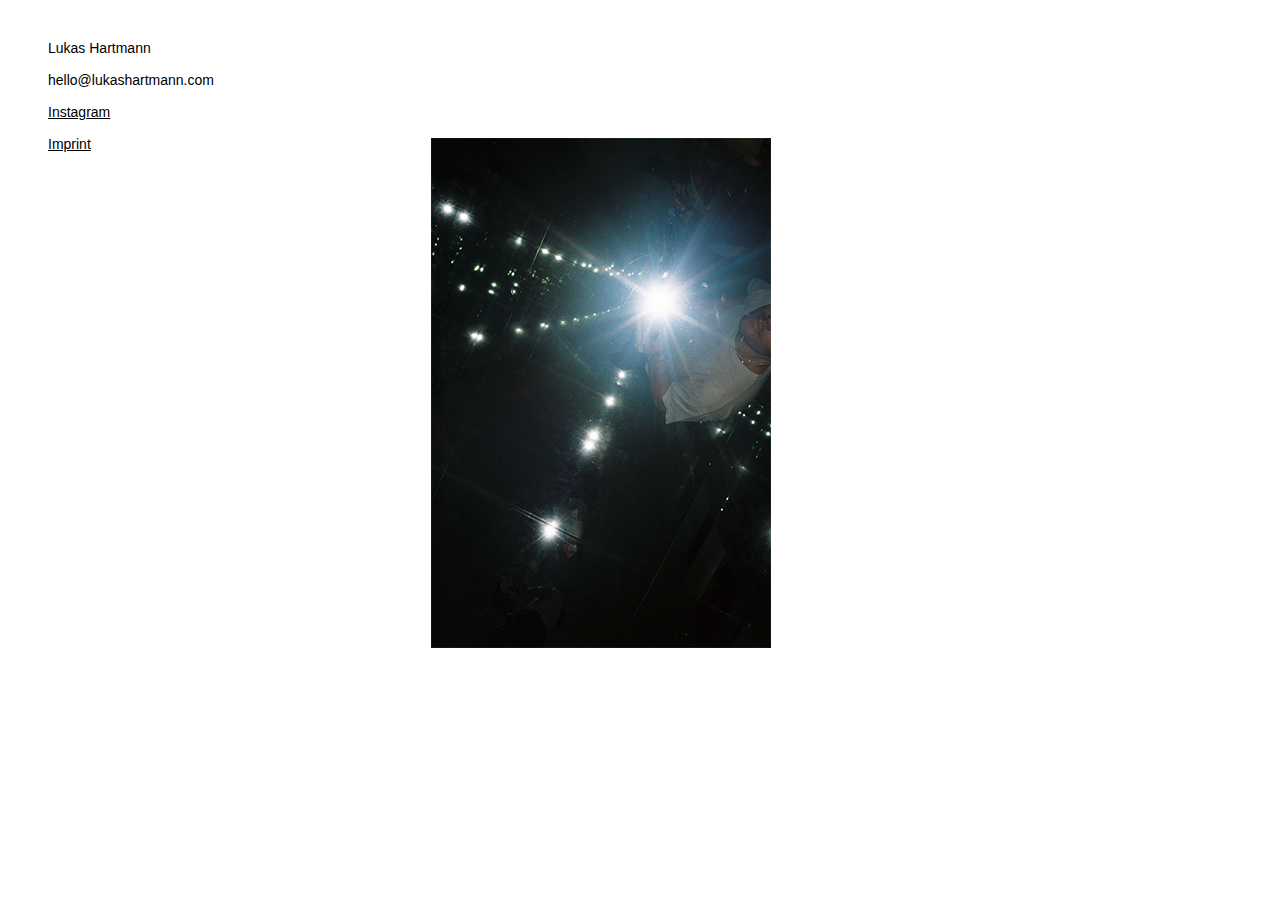
==== index.html @ ac62dd3a "Update gallery and lots of fixes" ====
<!DOCTYPE html>
<html>

<head>
    <meta name="viewport" content="width=device-width, initial-scale=1" charset="utf-8">
    <title>Lukas Hartmann</title>
    <link rel="shortcut icon" type="image/png" href="favicon/favicon.png"/>
    <link rel="stylesheet" href="styles.css">  
</head>

<body>
    <div id="game-container">
        <img id="random-image" src="images/image3.png" alt="Random Image">
    </div>


    <div id="text">

    <a id="infobutton" onclick="toggleInfo()">Lukas Hartmann</a>
    
    <br><br>
    
    <div class="link">
        <a href="mailto:hello@lukashartmann.com" class="text1">hello@lukashartmann.com</a>
    </div>
        
    <div id="info" style="display:none">
        <br>
        KORG Germany GmbH | Hardware Developer <br>
        Technische Universität Berlin | MSc Audiocommunication & Technology <br>
        Trinity College Dublin | BSc Physics
	</div>

    <br>

    <div class="ulink">
        <a href="https://www.instagram.com/fio__nn/">Instagram</a>
    </div>

    <br>

    <div class="ulink">
        <a href="imprint.html">Imprint</a>
    </div>

</div>

    <script src="scripts.js"></script>
</body>

</html>
---- styles.css ----
body {
  text-align: left;
  font-size: 14px;
  font-family: "Helvetica Neue", Helvetica, Arial, sans-serif;
  font-weight: 500;
}

#game-container {
  position: absolute;
}

#random-image {
  position: absolute; /* Ensure the image is behind the text */
  cursor: pointer;
  display: none; /* Initially hide the image */
  z-index: 1; /* Ensure the image is behind the text */
  width: 340px; /* 340 x 510 */
  height: 510px;
}

#text {
  margin: 40px;
}

a,
.link a,
.ulink a {
  color: black;
  text-decoration: none;
  position: relative;
  z-index: 2; /* Ensure the text is on top of the image */
}

.ulink a {  text-decoration: underline;
}

.ulink a:hover {text-decoration: none;
}

#infobutton {
  cursor: pointer;
  position: relative; /* Set position to allow z-index */
  z-index: 2; /* Ensure the text is on top of the image */
}

#info {
  display: none;
  position: relative; /* Set position to allow z-index */
  z-index: 2; /* Ensure the text is on top of the image */
}

#statement {
  margin: 40px;
}
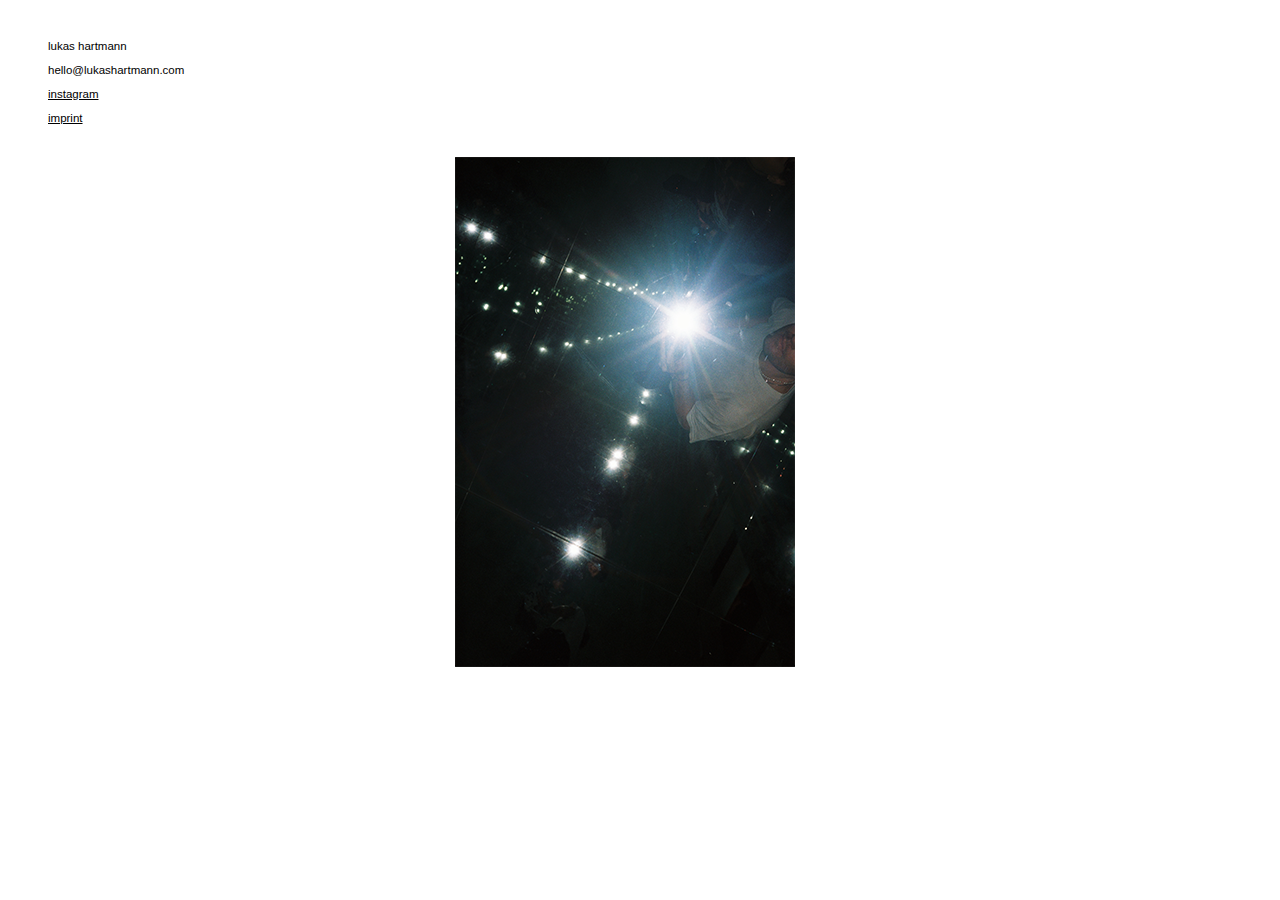
==== commit 49a2945c: "Updated font and size" ====
--- a/index.html
+++ b/index.html
@@ -3,7 +3,7 @@
 
 <head>
     <meta name="viewport" content="width=device-width, initial-scale=1" charset="utf-8">
-    <title>Lukas Hartmann</title>
+    <title>lukas hartmann</title>
     <link rel="shortcut icon" type="image/png" href="favicon/favicon.png"/>
     <link rel="stylesheet" href="styles.css">  
 </head>
@@ -16,7 +16,7 @@
 
     <div id="text">
 
-    <a id="infobutton" onclick="toggleInfo()">Lukas Hartmann</a>
+    <a id="infobutton" onclick="toggleInfo()">lukas hartmann</a>
     
     <br><br>
     
@@ -34,13 +34,13 @@
     <br>
 
     <div class="ulink">
-        <a href="https://www.instagram.com/fio__nn/">Instagram</a>
+        <a href="https://www.instagram.com/fio__nn/">instagram</a>
     </div>
 
     <br>
 
     <div class="ulink">
-        <a href="imprint.html">Imprint</a>
+        <a href="imprint.html">imprint</a>
     </div>
 
 </div>
--- a/styles.css
+++ b/styles.css
@@ -1,8 +1,8 @@
 body {
   text-align: left;
-  font-size: 14px;
-  font-family: "Helvetica Neue", Helvetica, Arial, sans-serif;
-  font-weight: 500;
+  font-size: 11.5px;
+  font-family: "Helvetica", Helvetica, Arial, sans-serif;
+  font-weight: 510;
 }
 
 #game-container {
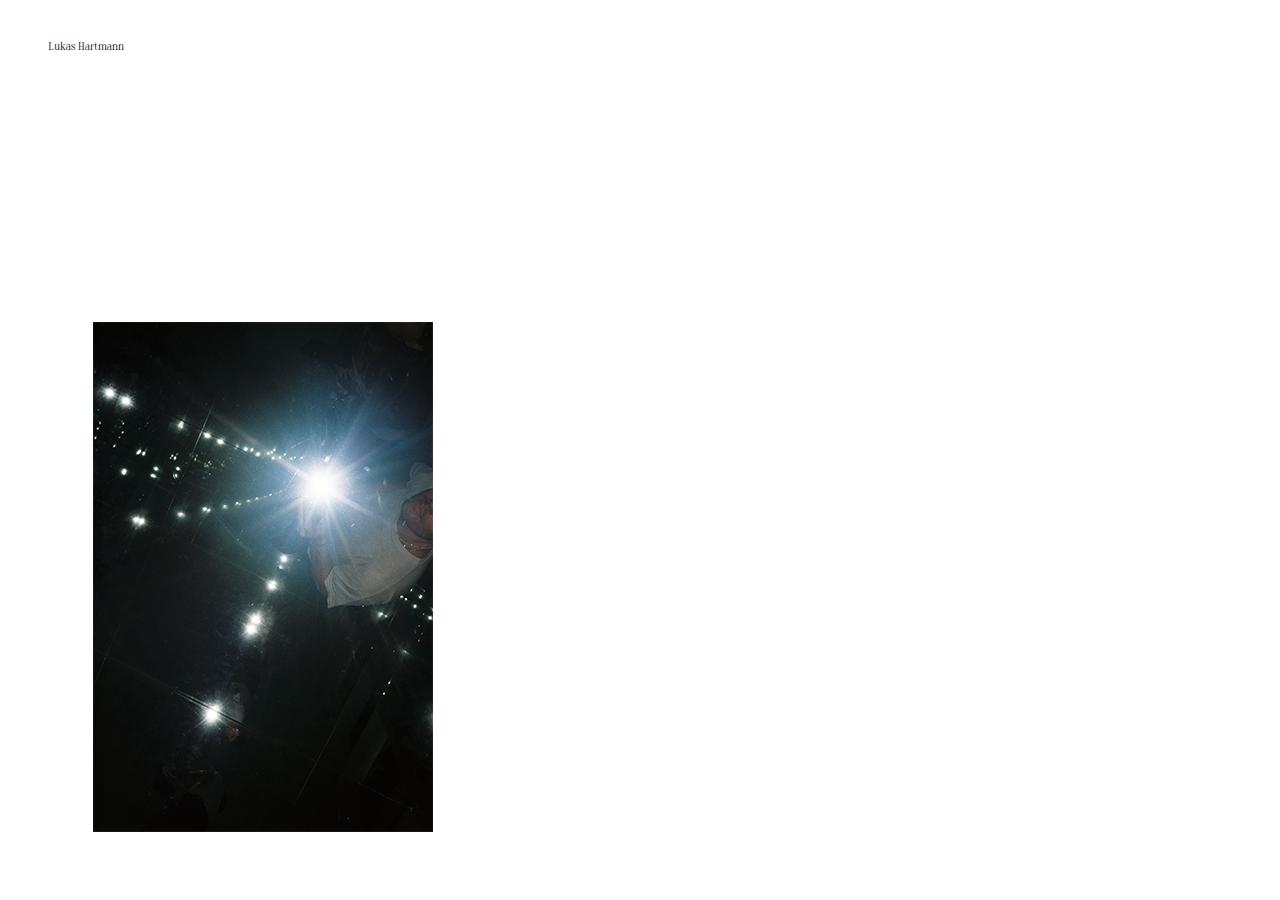
==== commit adb5dd6e: "Fixed text formatting" ====
--- a/index.html
+++ b/index.html
@@ -9,42 +9,29 @@
 </head>
 
 <body>
+
     <div id="game-container">
-        <img id="random-image" src="images/image3.png" alt="Random Image">
+        <img id="random-image" src="images/image3.png" class="custom-cursor" alt="Random Image">
     </div>
-
-
     <div id="text">
-
-    <a id="infobutton" onclick="toggleInfo()">lukas hartmann</a>
-    
-    <br><br>
-    
-    <div class="link">
-        <a href="mailto:hello@lukashartmann.com" class="text1">hello@lukashartmann.com</a>
-    </div>
-        
-    <div id="info" style="display:none">
-        <br>
-        KORG Germany GmbH | Hardware Developer <br>
-        Technische Universität Berlin | MSc Audiocommunication & Technology <br>
-        Trinity College Dublin | BSc Physics
-	</div>
-
-    <br>
-
-    <div class="ulink">
-        <a href="https://www.instagram.com/fio__nn/">instagram</a>
-    </div>
-
-    <br>
-
-    <div class="ulink">
-        <a href="imprint.html">imprint</a>
-    </div>
-
+        <a id="infobutton" onclick="toggleInfo()">Lukas Hartmann</a>
+        <br><br>     
+        <div id="info" style="display:none">
+            Hardware design <br>
+            Based in Berlin
+            <br><br>
+            KORG Germany GmbH | Hardware Developer <br>
+            Technische Universität Berlin | MSc Audiocommunication <br>
+            Trinity College Dublin | BSc Physics
+            <br><br>
+                <div class="link">
+                <a href="mailto:hello@lukashartmann.com" class="text">Contact</a> <br> 
+                <a href="https://www.instagram.com/fio__nn/">Instagram</a>
+                <br><br>    
+                <a href="imprint.html">Imprint</a>
+            </div>
+	    </div>
 </div>
-
     <script src="scripts.js"></script>
 </body>
 
--- a/styles.css
+++ b/styles.css
@@ -1,17 +1,19 @@
+@font-face {
+  font-family: 'baptiste-regular'; /* Define a name for your custom font */
+  src: url('fonts/Baptiste-Regular.otf') format('opentype'), 
+  /* can add additional fallback font formats here if needed */
+}
+
 body {
   text-align: left;
-  font-size: 11.5px;
-  font-family: "Helvetica", Helvetica, Arial, sans-serif;
-  font-weight: 510;
-}
-
-#game-container {
-  position: absolute;
+  font-size: 11px;
+  font-family: "baptiste-regular", Helvetica, Arial, sans-serif;
+  font-weight: 400;
 }
 
 #random-image {
   position: absolute; /* Ensure the image is behind the text */
-  cursor: pointer;
+  cursor: url('favicon/favicon.png'), auto;
   display: none; /* Initially hide the image */
   z-index: 1; /* Ensure the image is behind the text */
   width: 340px; /* 340 x 510 */
@@ -22,33 +24,33 @@
   margin: 40px;
 }
 
-a,
-.link a,
-.ulink a {
+#infobutton {
+  cursor: pointer;
+  position: relative; /* Set position to allow z-index */
+  z-index: 2; /* Ensure the text is on top of the image */
+}
+
+#infobutton:hover {
+  color: rgb(95, 203, 115); /* Text color on hover */
+}
+
+a, .link a{
   color: black;
   text-decoration: none;
   position: relative;
   z-index: 2; /* Ensure the text is on top of the image */
 }
 
-.ulink a {  text-decoration: underline;
-}
-
-.ulink a:hover {text-decoration: none;
-}
-
-#infobutton {
-  cursor: pointer;
-  position: relative; /* Set position to allow z-index */
-  z-index: 2; /* Ensure the text is on top of the image */
+.link a:hover {text-decoration: none;
+  text-decoration: underline;
 }
 
 #info {
-  display: none;
   position: relative; /* Set position to allow z-index */
   z-index: 2; /* Ensure the text is on top of the image */
 }
 
 #statement {
   margin: 40px;
-}+}
+
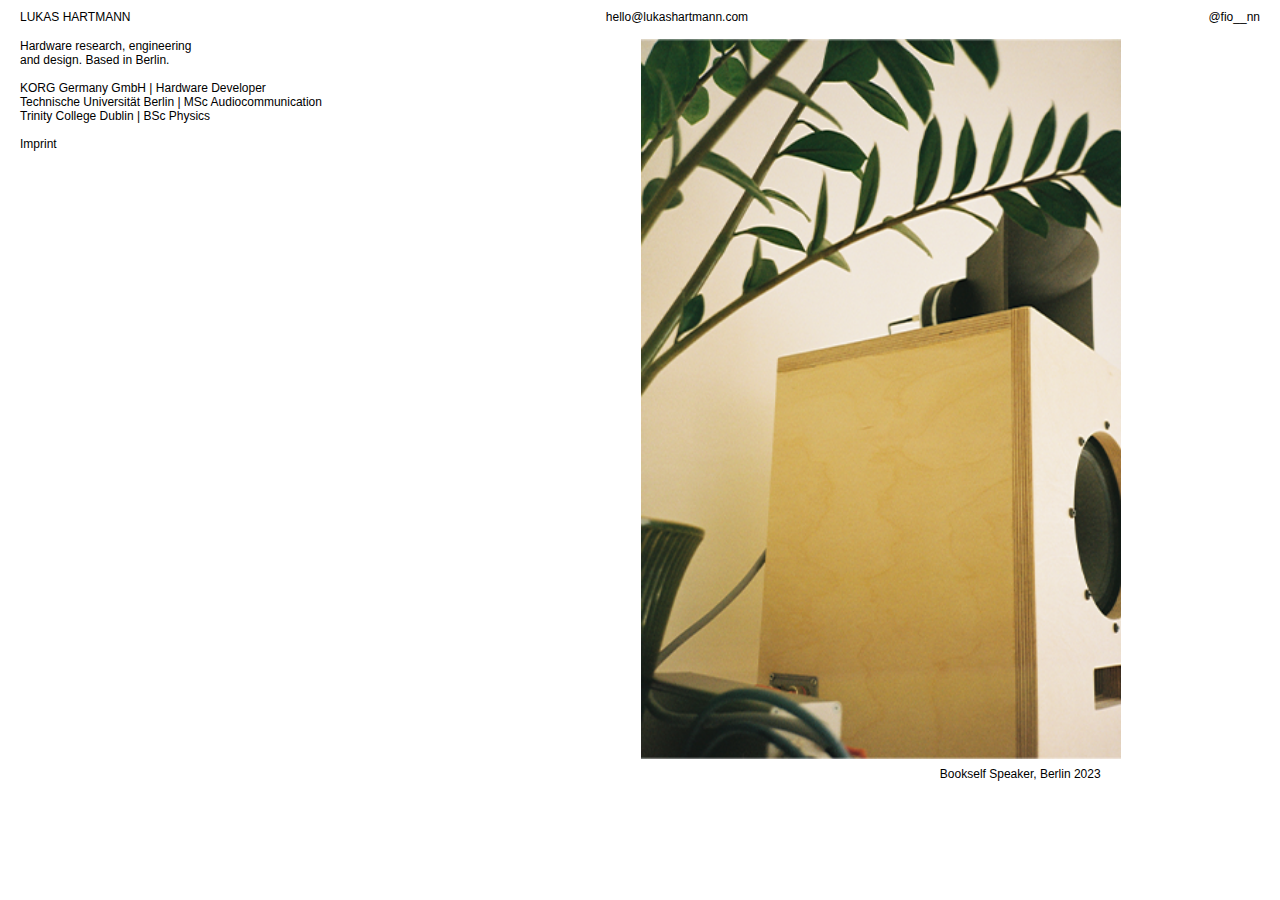
==== commit 295ca367: "Replaced with web2.0" ====
--- a/index.html
+++ b/index.html
@@ -3,36 +3,46 @@
 
 <head>
     <meta name="viewport" content="width=device-width, initial-scale=1" charset="utf-8">
-    <title>lukas hartmann</title>
+    <title>Lukas Hartmann</title>
     <link rel="shortcut icon" type="image/png" href="favicon/favicon.png"/>
-    <link rel="stylesheet" href="styles.css">  
+    <link rel="stylesheet" href="styles.css">
 </head>
 
 <body>
+    <div class="header">
+        <div class="header1">
+            LUKAS HARTMANN
+        </div> 
+        <div class="header2">
+            <a href="mailto:hello@lukashartmann.com" class="text">hello@lukashartmann.com</a>
+        </div>
+        <div class="header3">
+            <a href="https://www.instagram.com/fio__nn/">@fio__nn</a>
+        </div>
+    </div>
 
-    <div id="game-container">
-        <img id="random-image" src="images/image3.png" class="custom-cursor" alt="Random Image">
-    </div>
-    <div id="text">
-        <a id="infobutton" onclick="toggleInfo()">Lukas Hartmann</a>
-        <br><br>     
-        <div id="info" style="display:none">
-            Hardware design <br>
-            Based in Berlin
+    <div class="flex-container">
+
+        <div class="flex-info">
+            Hardware research, engineering<br> and design. Based in Berlin.    
             <br><br>
             KORG Germany GmbH | Hardware Developer <br>
             Technische Universität Berlin | MSc Audiocommunication <br>
             Trinity College Dublin | BSc Physics
             <br><br>
-                <div class="link">
-                <a href="mailto:hello@lukashartmann.com" class="text">Contact</a> <br> 
-                <a href="https://www.instagram.com/fio__nn/">Instagram</a>
-                <br><br>    
-                <a href="imprint.html">Imprint</a>
+            <a href="imprint.html">Imprint</a>
+        </div>
+
+        <div class="flex-gallery">
+            <img id="image" src="images/image1.png" alt="Your Image" onclick="changeImage() ">
+            <div id="label">
+                Bookself Speaker, Berlin 2023
             </div>
-	    </div>
-</div>
+        </div> 
+    </div>
+    
     <script src="scripts.js"></script>
+
 </body>
 
 </html>
--- a/styles.css
+++ b/styles.css
@@ -6,51 +6,98 @@
 
 body {
   text-align: left;
-  font-size: 11px;
-  font-family: "baptiste-regular", Helvetica, Arial, sans-serif;
+  font-size: 12px;
+  font-family: Helvetica, Arial, sans-serif;
   font-weight: 400;
+  margin: 5px 0px 0px 0px;
+  padding: 0;  
 }
 
-#random-image {
-  position: absolute; /* Ensure the image is behind the text */
-  cursor: url('favicon/favicon.png'), auto;
-  display: none; /* Initially hide the image */
-  z-index: 1; /* Ensure the image is behind the text */
-  width: 340px; /* 340 x 510 */
-  height: 510px;
+.header {
+  display: flex;
+  flex-wrap: wrap;
+  justify-content: space-between;
 }
 
-#text {
-  margin: 40px;
+.header1 {
+  padding-top: 5px;
+  padding-left: 20px;
+  padding-right: 35px;
+
 }
 
-#infobutton {
-  cursor: pointer;
-  position: relative; /* Set position to allow z-index */
-  z-index: 2; /* Ensure the text is on top of the image */
+.header1i {
+  padding-top: 5px;
+  padding-left: 20px;
+  padding-right: 35px;
+
 }
 
-#infobutton:hover {
-  color: rgb(95, 203, 115); /* Text color on hover */
+.header2 {
+  padding-top: 5px;
+  padding-left: 35px;
+  padding-right: 20px;
 }
 
-a, .link a{
+.header3 {
+  padding-top: 5px;
+  padding-left: 35px;
+  padding-right: 20px;
+}
+
+a, .link {
   color: black;
   text-decoration: none;
   position: relative;
   z-index: 2; /* Ensure the text is on top of the image */
 }
 
-.link a:hover {text-decoration: none;
-  text-decoration: underline;
+.link a:hover {
+  text-decoration: none;
 }
 
 #info {
-  position: relative; /* Set position to allow z-index */
-  z-index: 2; /* Ensure the text is on top of the image */
+  padding: 40px 20px;
 }
 
-#statement {
-  margin: 40px;
+.flex-container {
+  display: flex;
+  padding-top: 15px;
+  justify-content: space-between;
+  flex-wrap: wrap-reverse;
 }
 
+.flex-info {
+  margin-right: auto;
+  padding-left: 20px;
+}
+
+.flex-gallery {
+  margin-left: auto;
+  margin-right: auto;
+  width: 480px;
+  flex-shrink: 1;
+}
+
+#image {
+  width: 100%;
+  height: auto;
+}
+
+#image:hover {
+  cursor:pointer;
+}
+
+#label {
+  margin-top: 5px;
+  margin-right: 20px;
+  margin-bottom: 15px;
+  text-align: right;
+}
+
+#imprint {
+  margin: 20px;
+}
+
+
+
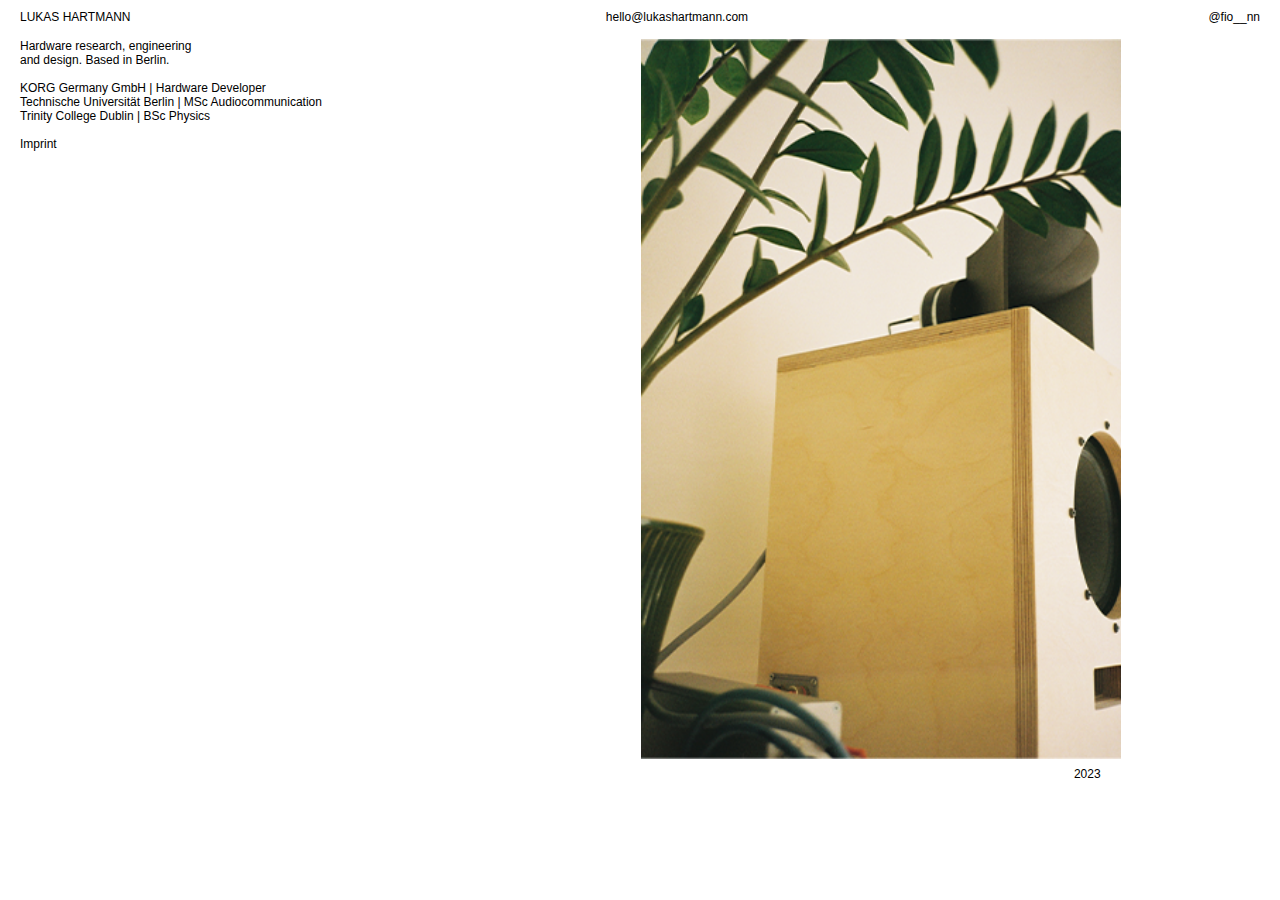
==== commit f9e2747f: "Updated titles" ====
--- a/index.html
+++ b/index.html
@@ -36,7 +36,7 @@
         <div class="flex-gallery">
             <img id="image" src="images/image1.png" alt="Your Image" onclick="changeImage() ">
             <div id="label">
-                Bookself Speaker, Berlin 2023
+                2023
             </div>
         </div> 
     </div>
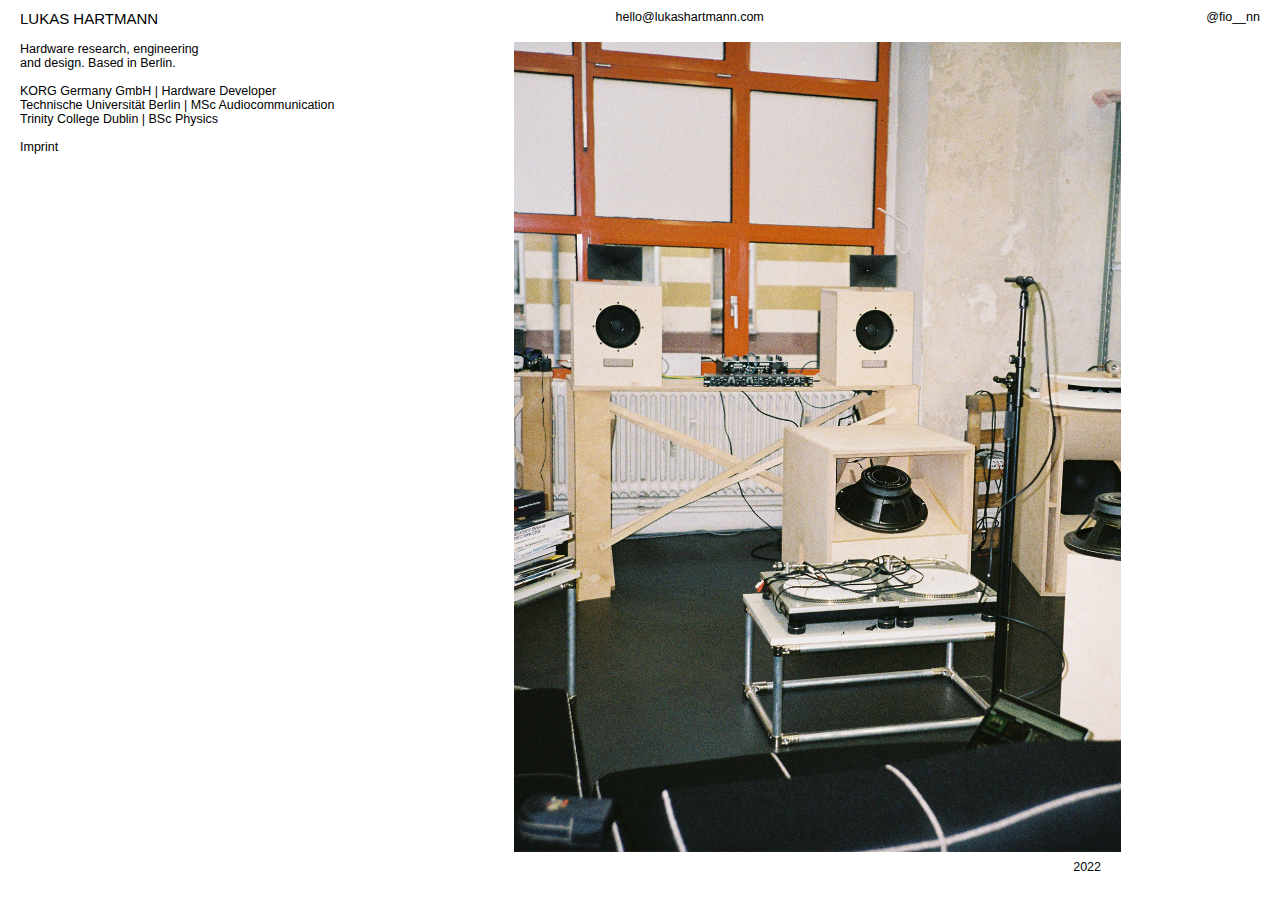
==== commit 15f90b62: "Fixed scaling and updated images" ====
--- a/index.html
+++ b/index.html
@@ -4,7 +4,7 @@
 <head>
     <meta name="viewport" content="width=device-width, initial-scale=1" charset="utf-8">
     <title>Lukas Hartmann</title>
-    <link rel="shortcut icon" type="image/png" href="favicon/favicon.png"/>
+    <link rel="shortcut icon" type="image/jpg" href="favicon/favicon.png"/>
     <link rel="stylesheet" href="styles.css">
 </head>
 
@@ -34,9 +34,9 @@
         </div>
 
         <div class="flex-gallery">
-            <img id="image" src="images/image1.png" alt="Your Image" onclick="changeImage() ">
+            <img id="image" src="images/image2.jpg" alt="Your Image" onclick="changeImage() ">
             <div id="label">
-                2023
+                2022
             </div>
         </div> 
     </div>
--- a/styles.css
+++ b/styles.css
@@ -6,7 +6,7 @@
 
 body {
   text-align: left;
-  font-size: 12px;
+  font-size: 12.5px;
   font-family: Helvetica, Arial, sans-serif;
   font-weight: 400;
   margin: 5px 0px 0px 0px;
@@ -20,6 +20,7 @@
 }
 
 .header1 {
+  font-size: 15px;
   padding-top: 5px;
   padding-left: 20px;
   padding-right: 35px;
@@ -27,6 +28,7 @@
 }
 
 .header1i {
+  font-size: 15px;
   padding-top: 5px;
   padding-left: 20px;
   padding-right: 35px;
@@ -58,6 +60,7 @@
 
 #info {
   padding: 40px 20px;
+
 }
 
 .flex-container {
@@ -68,24 +71,13 @@
 }
 
 .flex-info {
-  margin-right: auto;
   padding-left: 20px;
-}
-
-.flex-gallery {
-  margin-left: auto;
-  margin-right: auto;
-  width: 480px;
-  flex-shrink: 1;
-}
-
-#image {
-  width: 100%;
-  height: auto;
+  padding-bottom: 40px;
+  padding-right: 20px;
 }
 
 #image:hover {
-  cursor:pointer;
+  cursor: pointer;
 }
 
 #label {
@@ -99,5 +91,35 @@
   margin: 20px;
 }
 
+/* Styles for mobile devices */
+@media only screen and (max-width: 1064px) {
+  .flex-gallery {
+    margin-left: auto;
+    margin-right: auto;
+    width: 100%;
+    flex-shrink: 1;
+  }
+  
+  #image {
+    width: 100%;
+    height: auto;
+  }
+}
+
+/* Styles for desktop devices */
+@media only screen and (min-width: 1065px) {
+  .flex-gallery {
+    margin-left: auto;
+    margin-right: auto;
+    height: 90vh;
+    width: auto;
+  }
+  
+  #image {
+    height: 100%;
+    width: auto;
+  }
+}
 
 
+
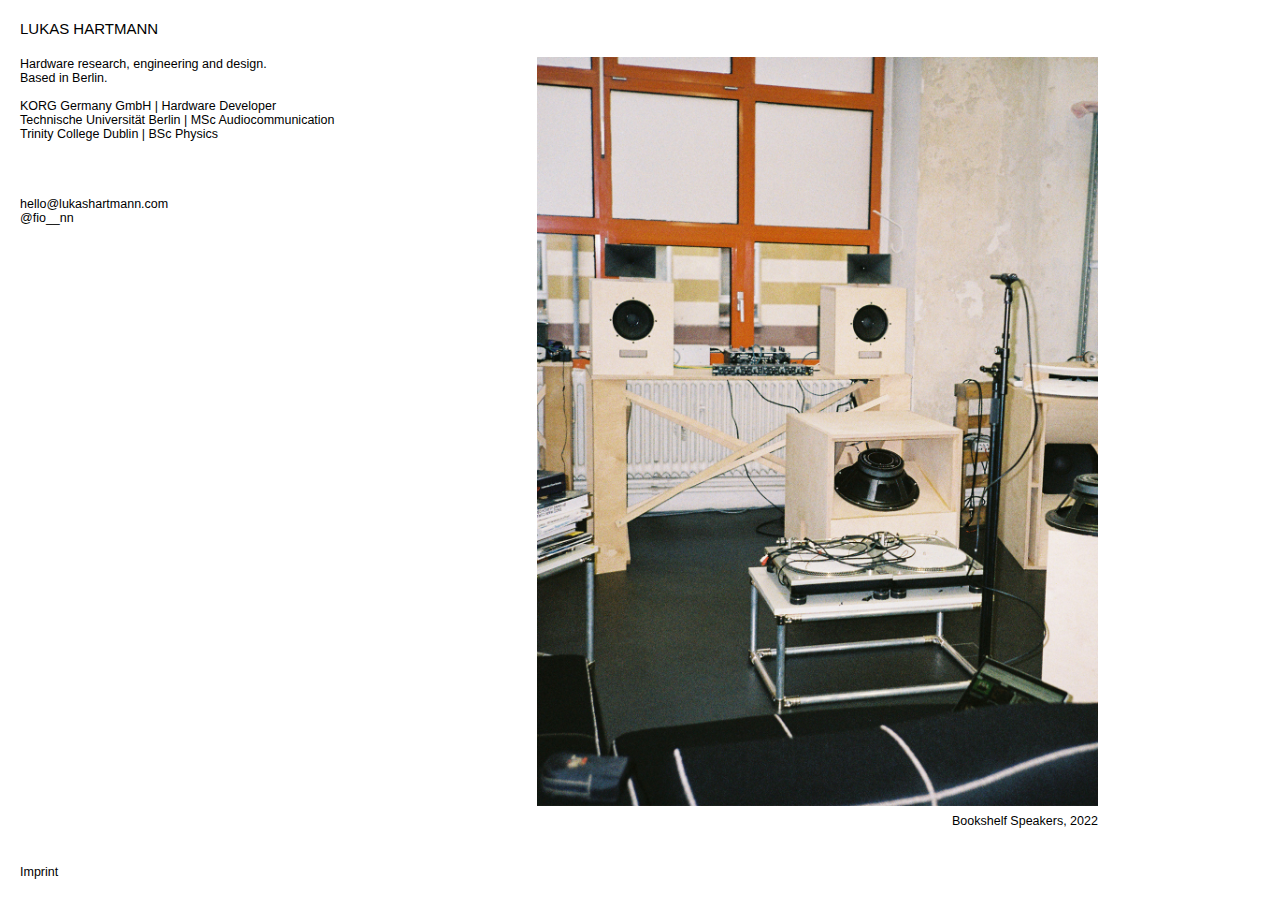
==== commit 37b045f5: "Updated scaling a text positioning" ====
--- a/index.html
+++ b/index.html
@@ -10,36 +10,38 @@
 
 <body>
     <div class="header">
-        <div class="header1">
-            LUKAS HARTMANN
-        </div> 
-        <div class="header2">
-            <a href="mailto:hello@lukashartmann.com" class="text">hello@lukashartmann.com</a>
-        </div>
-        <div class="header3">
-            <a href="https://www.instagram.com/fio__nn/">@fio__nn</a>
-        </div>
+        LUKAS HARTMANN
     </div>
 
     <div class="flex-container">
 
         <div class="flex-info">
-            Hardware research, engineering<br> and design. Based in Berlin.    
-            <br><br>
+            Hardware research, engineering and design. <br>
+            Based in Berlin. <br>
+            <br>
             KORG Germany GmbH | Hardware Developer <br>
             Technische Universität Berlin | MSc Audiocommunication <br>
-            Trinity College Dublin | BSc Physics
-            <br><br>
-            <a href="imprint.html">Imprint</a>
+            Trinity College Dublin | BSc Physics <br>
+            <br>
+            <br>
+            <br>
+            <br>
+            <a href="mailto:hello@lukashartmann.com" class="text">hello@lukashartmann.com</a> <br>
+            <a href="https://www.instagram.com/fio__nn/">@fio__nn</a> <br>
         </div>
 
         <div class="flex-gallery">
             <img id="image" src="images/image2.jpg" alt="Your Image" onclick="changeImage() ">
             <div id="label">
-                2022
+                Bookshelf Speakers, 2022
             </div>
         </div> 
     </div>
+
+    <div class="footer">
+        <a href="imprint.html">Imprint</a>
+    </div>
+    
     
     <script src="scripts.js"></script>
 
--- a/styles.css
+++ b/styles.css
@@ -9,71 +9,39 @@
   font-size: 12.5px;
   font-family: Helvetica, Arial, sans-serif;
   font-weight: 400;
-  margin: 5px 0px 0px 0px;
+  margin: 0;
   padding: 0;  
 }
 
 .header {
-  display: flex;
-  flex-wrap: wrap;
-  justify-content: space-between;
-}
-
-.header1 {
+  text-align: left;
   font-size: 15px;
-  padding-top: 5px;
+  padding-top: 20px;
+  padding-right: 20px;
+  padding-bottom: 20px;
   padding-left: 20px;
-  padding-right: 35px;
-
-}
-
-.header1i {
-  font-size: 15px;
-  padding-top: 5px;
-  padding-left: 20px;
-  padding-right: 35px;
-
-}
-
-.header2 {
-  padding-top: 5px;
-  padding-left: 35px;
-  padding-right: 20px;
-}
-
-.header3 {
-  padding-top: 5px;
-  padding-left: 35px;
-  padding-right: 20px;
 }
 
 a, .link {
   color: black;
   text-decoration: none;
-  position: relative;
-  z-index: 2; /* Ensure the text is on top of the image */
 }
 
 .link a:hover {
   text-decoration: none;
 }
 
-#info {
-  padding: 40px 20px;
-
-}
-
 .flex-container {
   display: flex;
-  padding-top: 15px;
   justify-content: space-between;
   flex-wrap: wrap-reverse;
 }
 
 .flex-info {
+  padding-top: 0px;
+  padding-right: 20px;
+  padding-bottom: 40px;
   padding-left: 20px;
-  padding-bottom: 40px;
-  padding-right: 20px;
 }
 
 #image:hover {
@@ -81,18 +49,29 @@
 }
 
 #label {
-  margin-top: 5px;
-  margin-right: 20px;
-  margin-bottom: 15px;
+  padding-top: 5px;
+  padding-right: 20px;
+  padding-bottom: 20px;
+  padding-left: 20px;
   text-align: right;
 }
 
 #imprint {
-  margin: 20px;
+  padding-top: 0px;
+  padding-right: 20px;
+  padding-bottom: 20px;
+  padding-left: 20px;
 }
 
-/* Styles for mobile devices */
-@media only screen and (max-width: 1064px) {
+.footer{
+  padding-top: 20px;
+  padding-right: 20px;
+  padding-bottom: 20px;
+  padding-left: 20px;
+}
+
+/* Style for mobile devices */
+@media only screen and (max-width: 1082px) {
   .flex-gallery {
     margin-left: auto;
     margin-right: auto;
@@ -104,20 +83,30 @@
     width: 100%;
     height: auto;
   }
+  #label {
+    padding-right: 20px;
+  }
 }
 
-/* Styles for desktop devices */
-@media only screen and (min-width: 1065px) {
+/* Style for desktop devices */
+@media only screen and (min-width: 1083px) {
+  .flex-container {
+    height: calc(100vh - 112px);;
+  }
+
   .flex-gallery {
     margin-left: auto;
     margin-right: auto;
-    height: 90vh;
-    width: auto;
+    height: 100%;
   }
   
   #image {
-    height: 100%;
+    height: calc(100vH - 151.5px);
     width: auto;
+  }
+
+  #label {
+    padding-right: 0px;
   }
 }
 
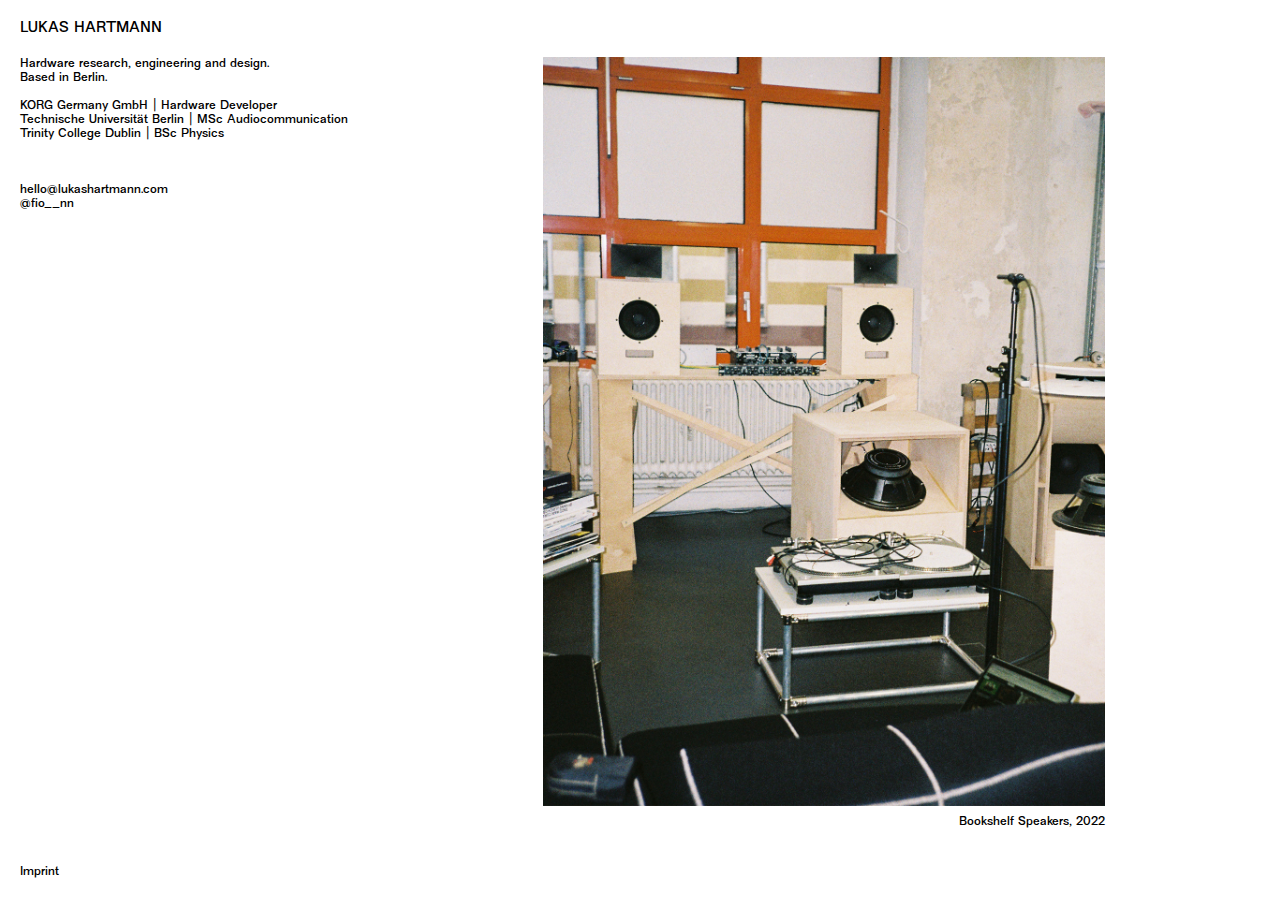
==== commit 9d217818: "Updated Font" ====
--- a/index.html
+++ b/index.html
@@ -25,7 +25,6 @@
             <br>
             <br>
             <br>
-            <br>
             <a href="mailto:hello@lukashartmann.com" class="text">hello@lukashartmann.com</a> <br>
             <a href="https://www.instagram.com/fio__nn/">@fio__nn</a> <br>
         </div>
--- a/styles.css
+++ b/styles.css
@@ -1,13 +1,13 @@
 @font-face {
-  font-family: 'baptiste-regular'; /* Define a name for your custom font */
-  src: url('fonts/Baptiste-Regular.otf') format('opentype'), 
+  font-family: 'NewEdge666'; /* Define a name for your custom font */
+  src: url('fonts/NewEdge666-Regular.woff2') format('opentype'), 
   /* can add additional fallback font formats here if needed */
 }
 
 body {
   text-align: left;
-  font-size: 12.5px;
-  font-family: Helvetica, Arial, sans-serif;
+  font-size: 12px;
+  font-family: NewEdge666, Helvetica, Arial, sans-serif;
   font-weight: 400;
   margin: 0;
   padding: 0;  
